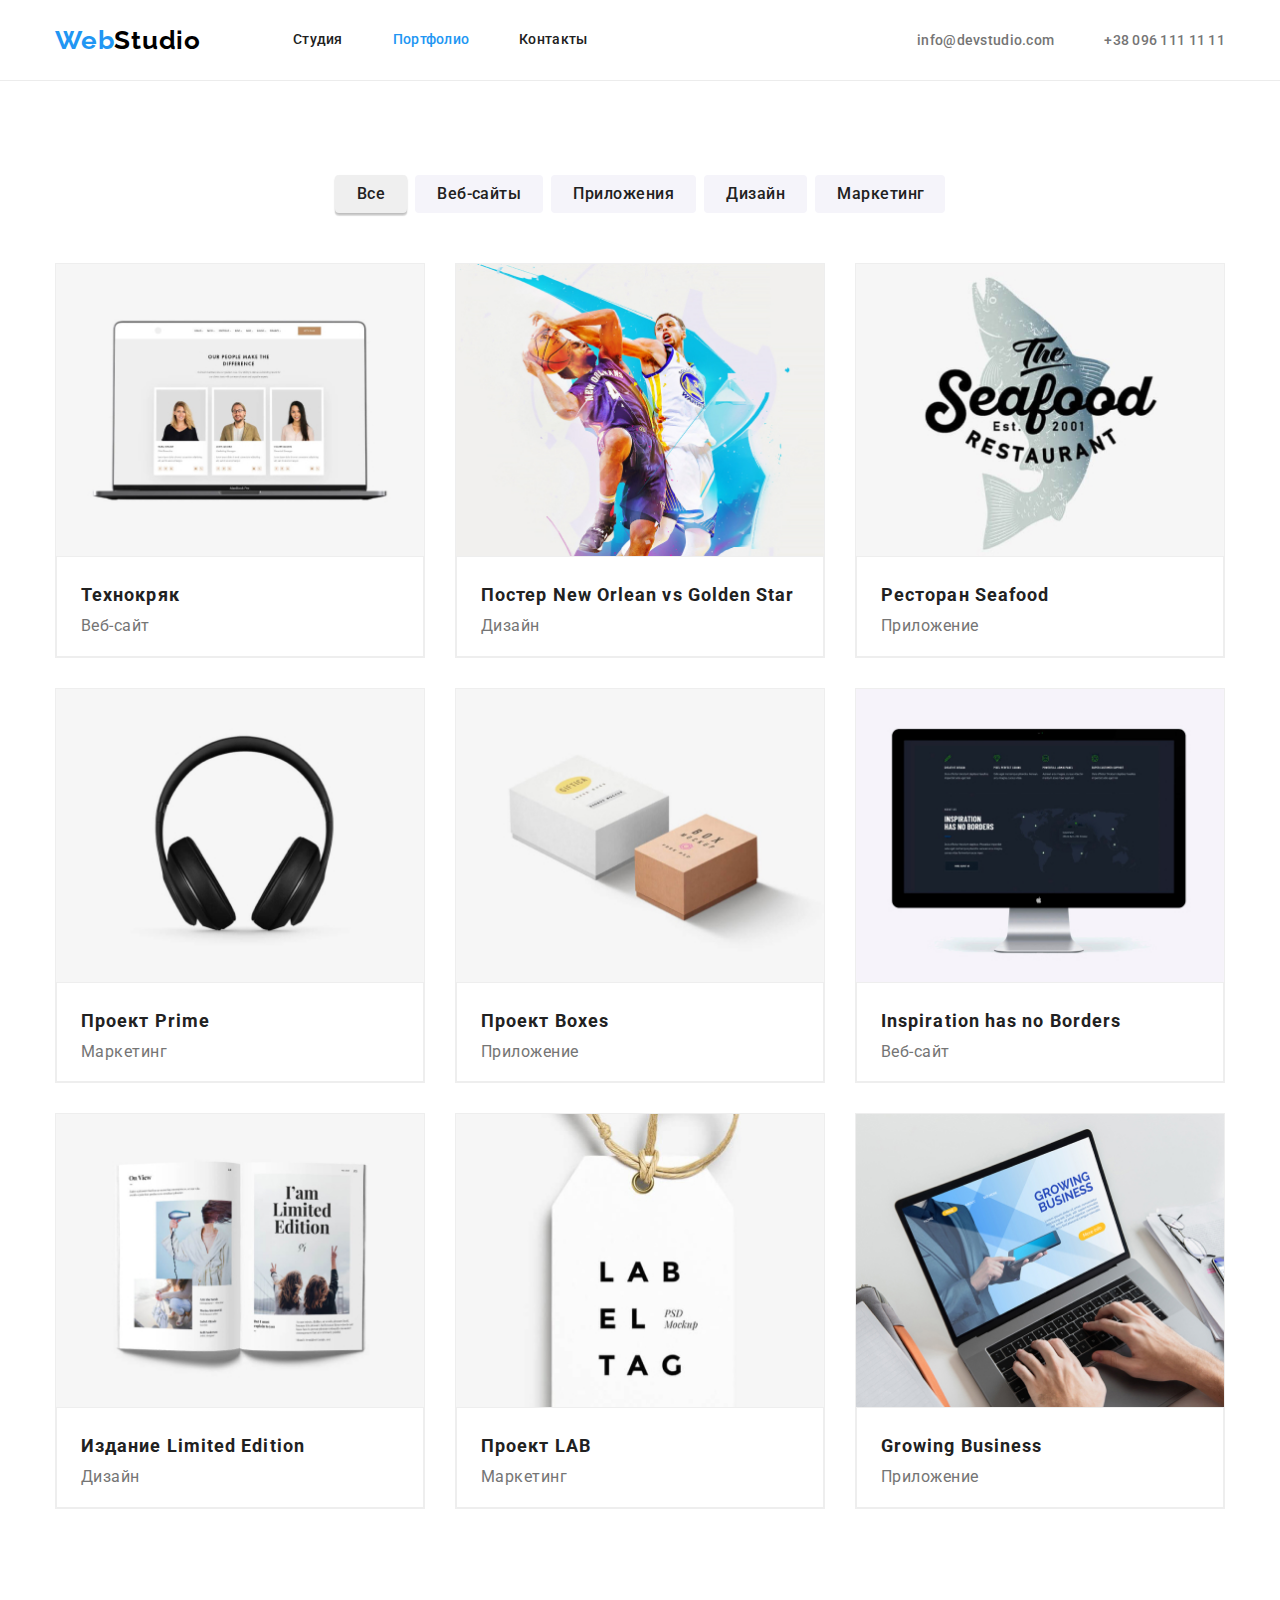
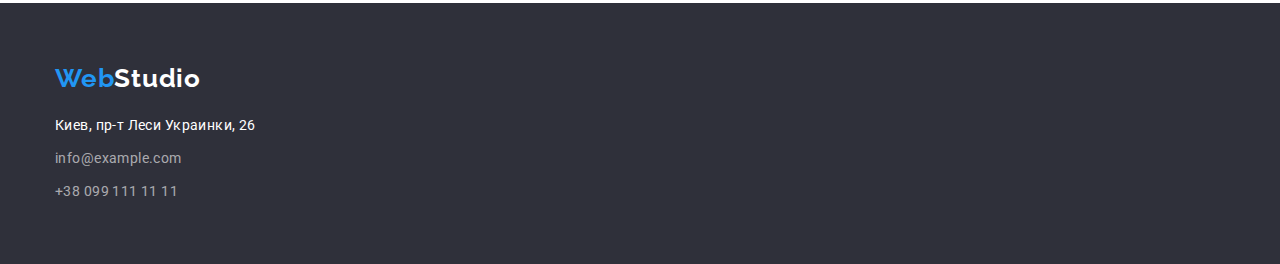
==== portfolio.html @ d872b29b "test" ====
<!DOCTYPE html>
<html lang="ru">
  <head>
    <meta charset="UTF-8" />
    <meta http-equiv="X-UA-Compatible" content="IE=edge" />
    <meta name="viewport" content="width=device-width, initial-scale=1.0" />
    <title>Portfolio</title>
    <link rel="preconnect" href="https://fonts.googleapis.com" />
    <link rel="preconnect" href="https://fonts.gstatic.com" crossorigin />
    <link
      href="https://fonts.googleapis.com/css2?family=Raleway:wght@400;700&family=Roboto:wght@400;500;700;900&display=swap"
      rel="stylesheet"
    />
    <link
      rel="stylesheet"
      href="https://cdnjs.cloudflare.com/ajax/libs/modern-normalize/1.1.0/modern-normalize.min.css"
    />
    <link rel="stylesheet" href="./css/styles.css" />
  </head>
  <body class="page">
    <!-- Heder section -->
    <header class="header">
      <div class="container main-nav">
        <nav class="header-nav">
          <a class="logo-link" href="" lang="en">Web<span class="accent">Studio</span></a>
          <ul class="header-list">
            <li class="header-item">
              <a class="header-link" href="./">Студия</a>
            </li>
            <li class="header-item">
              <a class="header-link current" href="./portfolio.html">Портфолио</a>
            </li>
            <li class="header-item">
              <a class="header-link" href="./">Контакты</a>
            </li>
          </ul>
        </nav>
        <ul class="kontakt">
          <li class="item">
            <a class="header-mail" href="mailto:info@devstudio.com">info@devstudio.com</a>
          </li>
          <li class="item">
            <a class="header-phone" href="tel:+380961111111">+38 096 111 11 11</a>
          </li>
        </ul>
      </div>
    </header>

    <!-- Main section -->

    <main>
      <!-- Portfolio section -->

      <section class="img-portfolio">
        <div class="container">
          <ul class="list-but">
            <li><button class="all button current" type="button">Все</button></li>
            <li><button class="web button current" type="button">Веб-сайты</button></li>
            <li><button class="app button current" type="button">Приложения</button></li>
            <li><button class="dis button current" type="button">Дизайн</button></li>
            <li><button class="markt button current" type="button">Маркетинг</button></li>
          </ul>
        </div>
        <div class="img-container container">
          <ul class="img-list">
            <li class="border">
              <img class="picture" src="./images/works/img.jpeg" alt="ноутбук" width="370" />
              <div class="textbild">
                <h2 class="site">Технокряк</h2>
                <p class="profession" lang="ru">Веб-сайт</p>
              </div>
            </li>

            <li class="border">
              <img
                class="picture"
                src="./images/works/poster.jpeg"
                alt="баскетболисты"
                width="370"
              />
              <div class="textbild">
                <h2 class="site">Постер New Orlean vs Golden Star</h2>
                <p class="profession" lang="en">Дизайн</p>
              </div>
            </li>

            <li class="border">
              <img
                class="picture"
                src="./images/works/restourant.jpeg"
                alt="баскетболисты"
                width="370"
              />
              <div class="textbild">
                <h2 class="site">Ресторан Seafood</h2>
                <p class="profession" lang="en">Приложение</p>
              </div>
            </li>

            <li class="border">
              <img class="picture" src="./images/works/prime.jpeg" alt="наушники" width="370" />
              <div class="textbild">
                <h2 class="site">Проект Prime</h2>
                <p class="profession" lang="en">Маркетинг</p>
              </div>
            </li>

            <li class="border">
              <img class="picture" src="./images/works/boxes.jpeg" alt="две коробки" width="370" />
              <div class="textbild">
                <h2 class="site">Проект Boxes</h2>
                <p class="profession" lang="en">Приложение</p>
              </div>
            </li>

            <li class="border">
              <img
                class="picture"
                src="./images/works/inspiration.jpeg"
                alt="компьютер"
                width="370"
              />
              <div class="textbild">
                <h2 class="site">Inspiration has no Borders</h2>
                <p class="profession" lang="en">Веб-сайт</p>
              </div>
            </li>

            <li class="border">
              <img class="picture" src="./images/works/izdanie.jpeg" alt="книга" width="370" />
              <div class="textbild">
                <h2 class="site">Издание Limited Edition</h2>
                <p class="profession" lang="en">Дизайн</p>
              </div>
            </li>

            <li class="border">
              <img
                class="picture"
                src="./images/works/lab.jpeg"
                alt="бирка с логотипом"
                width="370"
              />
              <div class="textbild">
                <h2 class="site">Проект LAB</h2>
                <p class="profession" lang="en">Маркетинг</p>
              </div>
            </li>

            <li class="border">
              <img
                class="picture"
                src="./images/works/growing-business.jpeg"
                alt="ноутбук"
                width="370"
              />
              <div class="textbild">
                <h2 class="site">Growing Business</h2>
                <p class="profession" lang="en">Приложение</p>
              </div>
            </li>
          </ul>
        </div>
      </section>
    </main>
    <!-- Footer section -->
    <footer class="footer">
      <div class="container">
        <a class="logo-link-footer" href="" lang="en">Web<span class="logo-accent">Studio</span></a>
        <address class="address">
          <p class="add">Киев, пр-т Леси Украинки, 26</p>
          <ul>
            <li class="mail">
              <a class="address-mail" href="mailto:info@example.com">info@example.com</a>
            </li>
            <li><a class="address-phone" href="tel:+380991111111">+38 099 111 11 11</a></li>
          </ul>
        </address>
      </div>
    </footer>
    <div>
      <ul>
        <li></li>
      </ul>
    </div>
  </body>
</html>
---- css/styles.css ----
html {
  box-sizing: border-box;
}

*,
*::before,
*::after {
  box-sizing: inherit;
}
/* resset */
h1,
h2,
h3,
h4,
p {
  margin-top: 0;
  margin-bottom: 0;
}

ul,
ol {
  margin-top: 0;
  margin-bottom: 0;
  padding-left: 0;
}

button {
  cursor: pointer;
}

.list {
  list-style: none;
}

.link {
  text-decoration: none;
}

/* resset */
ul {
  padding: 0;
  margin: 0;
  list-style: none;
}

:root {
  --background-dark-grey: #2f303a;
  --grey-color: #757575;
  --blue-logo-color: #2196f3;
  --dark-logo-color: #000000;
  --white-color: #ffffff;
  --current-color-dark: #212121;
  --light-gray-backg: #f5f4fa;
  --footer-primary-color: rgba(255, 255, 255, 0.6);
}

body {
  background-color: #ffffff;
  font-family: 'Raleway', sans-serif;
  font-family: 'Roboto', sans-serif;
}

/* =========== Header =============*/

.logo-link {
  width: 145px;
  font-family: 'Raleway';
  font-style: normal;
  font-weight: 700;
  font-size: 26px;
  line-height: 1.19;
  /* identical to box height */

  letter-spacing: 0.03em;
  text-decoration: none;
  margin-right: 93px;

  color: var(--blue-logo-color);
}
.accent {
  font-family: 'Raleway';
  font-style: normal;
  font-weight: 700;
  font-size: 26px;
  line-height: 1.19;
  /* identical to box height */

  letter-spacing: 0.03em;
  color: var(--dark-logo-color);
}
.header-link,
.header-mail,
.header-phone,
.address-mail,
.address-phone {
  text-decoration: none;
  color: var(--current-color-dark);
}
/* header-nav */

.header-link {
  font-family: 'Roboto';
  font-style: normal;
  font-weight: 500;
  font-size: 14px;
  line-height: 1.14;
  letter-spacing: 0.02em;

  color: var(--current-color-dark);
}
.header-link:hover,
:focus {
  color: var(--blue-logo-color);
}
.header-item .current {
  color: var(--blue-logo-color);
}

.header-mail {
  font-family: 'Roboto';
  font-style: normal;
  font-weight: 500;
  font-size: 14px;
  line-height: 1.14;
  letter-spacing: 0.02em;

  color: var(--grey-color);
}
.header-mail:hover,
.header-mail:focus,
.header-phone:hover,
.header-phone:focus {
  color: var(--blue-logo-color);
}
.header-phone {
  font-family: 'Roboto';
  font-style: normal;
  font-weight: 500;
  font-size: 14px;
  line-height: 1.14;
  letter-spacing: 0.02em;

  color: var(--grey-color);
}

.header-list .header-item:not(:last-child) {
  margin-right: 50px;
}
.kontakt {
  display: flex;
  margin-left: auto;
}
.kontakt .item + .item {
  margin-left: 50px;
}

.main-nav {
  display: flex;
  align-items: center;
}

.pege-header-container {
  display: flex;
  align-items: center;
}

.header-nav {
  display: flex;
  align-items: center;
}

.header-list .header-link {
  display: block;
  padding-top: 32px;
  padding-bottom: 32px;
}

.header-list {
  display: flex;
}

.container {
  width: 1200px;
  padding-left: 15px;
  padding-right: 15px;
  margin-left: auto;
  margin-right: auto;
}

/* =========== Header =============*/

/* ====== Section Hero ========== */

.hero {
  background-color: #c4c4c4;
  background-repeat: no-repeat;
  background-position: center;
  background-size: cover;
  background-image: linear-gradient(to right, rgba(47, 48, 58, 0.4), rgba(47, 48, 58, 0.4)),
    url(../images/header.jpeg);
}
.hero-title {
  margin-top: 0;
  margin-bottom: 0;
  font-family: 'Roboto';
  font-style: normal;
  font-weight: 900;
  font-size: 44px;
  line-height: 1.36;
  /* or 136% */

  letter-spacing: 0.06em;
  text-transform: uppercase;

  color: var(--white-color);
}

/* button */
.hero-btn {
  color: var(--white-color);
  background: var(--blue-logo-color);
  box-shadow: 0px 4px 4px rgba(0, 0, 0, 0.15);
}

.hero-btn {
  border: none;
  border-radius: 4px;
  padding: 10px 32px;
  display: inline-block;
  min-width: 200px;
  min-height: 50px;
  text-align: center;
  font-family: 'Roboto';
  font-style: normal;
  font-weight: 700;
  font-size: 16px;
  line-height: 30px;
}
.hero-btn:hover,
.hero-btn:focus {
  background: #138cef;
}

.hero {
  max-width: 1600px;
  height: 600px;
  margin-left: auto;
  margin-right: auto;
  padding-top: 200px;
  padding-bottom: 200px;
  text-align: center;
}

.hero-title {
  text-align: center;
  width: 696px;
  margin-left: auto;
  margin-right: auto;
  margin-bottom: 30px;
}

/* ====== Section Hero ========== */

/* ======== Section about ======== */
.about,
.about-team,
.team {
  padding-top: 94px;
  padding-bottom: 94px;
}
.about-title {
  padding: 0;
  margin: 0;
  font-family: 'Roboto';
  font-style: normal;
  font-weight: 700;
  font-size: 14px;
  line-height: 1.14;
  letter-spacing: 0.03em;
  text-transform: uppercase;

  color: var(--current-color-dark);
}
.about-item {
  padding: 0;
  margin: 0;
  font-family: 'Roboto';
  font-style: normal;
  font-weight: 400;
  font-size: 14px;
  line-height: 1.71;
  /* or 171% */

  letter-spacing: 0.03em;

  color: var(--grey-color);
}

.about-titlee {
  margin-bottom: 50px;
  font-family: 'Roboto';
  font-style: normal;
  font-weight: 700;
  font-size: 36px;
  line-height: 1.16;
  text-align: center;
  letter-spacing: 0.03em;

  color: var(--current-color-dark);
}
.page-about {
  display: flex;
  column-gap: 30px;
}

.about-title {
  width: 270px;
  margin-bottom: 10px;
  box-sizing: border-box;
}

.about-img {
  width: 370px;
}

.about-list {
  display: flex;
  align-items: center;
  column-gap: 30px;
}
.team-list {
  display: flex;
  gap: 30px;
}
/* ======== Section about ======== */

/* ======== Section team ========= */

img {
  display: block;
  max-width: 100%;
  height: auto;
}
.team-item {
  background-color: #ffffff;
  box-shadow: 0px 1px 3px rgba(0, 0, 0, 0.12), 0px 1px 1px rgba(0, 0, 0, 0.14),
    0px 2px 1px rgba(0, 0, 0, 0.2);
  border-radius: 0px 0px 4px 4px;
}

.team {
  background: #f5f4fa;
}
.it-team {
  margin-bottom: 50px;
  font-family: 'Roboto';
  font-style: normal;
  font-weight: 700;
  font-size: 36px;
  line-height: 1.16;
  text-align: center;
  letter-spacing: 0.03em;

  color: var(--current-color-dark);
}

.it {
  width: auto;
  margin-top: 30px;
  margin-bottom: 10px;
  text-align: center;
  font-family: 'Roboto';
  font-style: normal;
  font-weight: 500;
  font-size: 16px;
  line-height: 1.18;
  /* identical to box height */

  letter-spacing: 0.03em;

  color: var(--current-color-dark);
}

/* ======== Section team ========= */

/* ========= Footer ============= */

footer {
  background-color: #2f303a;
  color: rgba(255, 255, 255, 0.6);
}
.logo-accent {
  font-family: 'Raleway';
  font-style: normal;
  font-weight: 700;
  font-size: 26px;
  line-height: 1.2;
  /* identical to box height */

  letter-spacing: 0.03em;
  color: var(--white-color);
}
.address {
  margin-top: 20px;
  font-family: 'Roboto';
  font-style: normal;
  font-weight: 400;
  font-size: 14px;
  line-height: 1.71;
  /* or 171% */

  letter-spacing: 0.03em;

  color: var(--white-color);
}
.address-mail,
.address-phone {
  font-family: 'Roboto';
  font-style: normal;
  font-weight: 400;
  font-size: 14px;
  line-height: 1.71;
  /* or 171% */

  letter-spacing: 0.03em;

  color: rgba(255, 255, 255, 0.6);
}

/* ========= Footer ============= */

/* ========= Portfolio =============*/

.profession {
  width: auto;
  font-family: 'Roboto';
  font-style: normal;
  font-weight: 400;
  font-size: 16px;
  line-height: 1.18;
  /* identical to box height */

  letter-spacing: 0.03em;

  color: var(--grey-color);
}
.it-profession {
  width: auto;
  text-align: center;
  margin-left: 24px;
  margin-right: 24px;
  margin-bottom: 30px;
  font-family: 'Roboto';
  font-style: normal;
  font-weight: 400;
  font-size: 16px;
  line-height: 1.18;
  /* identical to box height */

  letter-spacing: 0.03em;

  color: var(--grey-color);
}

/* ======== footer section ========= */

.logo-link-footer {
  width: 145px;
  font-family: 'Raleway';
  font-style: normal;
  font-weight: 700;
  font-size: 26px;
  line-height: 1.19;
  /* identical to box height */

  letter-spacing: 0.03em;
  text-decoration: none;

  color: var(--blue-logo-color);
}
.footer {
  padding-top: 60px;
  padding-bottom: 60px;
}

.add {
  margin-bottom: 9px;
}
.mail {
  margin-bottom: 9px;
}
.address-mail {
  box-sizing: border-box;
  margin-right: auto;
}
.address-phone {
  box-sizing: border-box;
  margin-right: auto;
}
.footer-container {
  box-sizing: border-box;
  width: 1200px;
  padding-left: 15px;
  padding-right: 15px;
  margin: 0 auto;
}
/* ======== footer section ========= */

/* ======== portfolio ============== */

.header {
  border-bottom: 1px solid #ececec;
}

.img-portfolio {
  padding-top: 94px;
  padding-bottom: 94px;
}

.portfolio {
  text-align: center;
}
.border {
  max-width: 370px;
  background: #ffffff;
  border: 1px solid #eeeeee;
}

.list-but {
  margin-bottom: 50px;
  display: flex;
  align-items: center;
  column-gap: 8px;
  justify-content: center;
}

.img-list {
  display: flex;
  flex-wrap: wrap;
  gap: 30px;
}

.textbild {
  padding: 20px 24px;
  border: 1px solid #eeeeee;
}

.img-border {
  background: #ffffff;
}

/* portfolio button */

.button {
  border: none;
  padding: 6px 22px;
}

.all {
  font-family: 'Roboto';
  font-style: normal;
  font-weight: 500;
  font-size: 16px;
  line-height: 1.62;
  /* identical to box height, or 162% */

  text-align: center;
  letter-spacing: 0.03em;

  color: #212121;

  /* shadow-middle */

  box-shadow: 0px 3px 1px rgba(0, 0, 0, 0.1), 0px 1px 2px rgba(0, 0, 0, 0.08),
    0px 2px 2px rgba(0, 0, 0, 0.12);
  border-radius: 4px;
}

.all:hover,
.all:focus {
  color: #ffffff;
  background: var(--blue-logo-color);
}

.button .current {
  color: var(--blue-logo-color);
}
.web {
  font-family: 'Roboto';
  font-style: normal;
  font-weight: 500;
  font-size: 16px;
  line-height: 1.62;
  /* identical to box height, or 162% */

  text-align: center;
  letter-spacing: 0.03em;

  color: #212121;
  background: #f5f4fa;
  border-radius: 4px;
}

.web:hover,
.web:focus {
  color: #ffffff;
  background: var(--blue-logo-color);
}

.app {
  width: 145px;
  font-family: 'Roboto';
  font-style: normal;
  font-weight: 500;
  font-size: 16px;
  line-height: 1.62;
  /* identical to box height, or 162% */

  text-align: center;
  letter-spacing: 0.03em;

  color: #212121;
  background: #f5f4fa;
  border-radius: 4px;
}

.app:hover,
.app:focus {
  color: #ffffff;
  background: var(--blue-logo-color);
}

.dis {
  width: 103px;
  font-family: 'Roboto';
  font-style: normal;
  font-weight: 500;
  font-size: 16px;
  line-height: 1.62;
  /* identical to box height, or 162% */

  text-align: center;
  letter-spacing: 0.03em;

  color: #212121;
  background: #f5f4fa;
  border-radius: 4px;
}

.dis:hover,
.dis:focus {
  color: #ffffff;
  background: var(--blue-logo-color);
}

.markt {
  width: 130px;
  font-family: 'Roboto';
  font-style: normal;
  font-weight: 500;
  font-size: 16px;
  line-height: 1.62;
  /* identical to box height, or 162% */

  text-align: center;
  letter-spacing: 0.03em;

  color: #212121;
  background: #f5f4fa;
  border-radius: 4px;
}
.markt:hover,
.markt:focus {
  color: #ffffff;
  background: var(--blue-logo-color);
}

/* наши возможности */
.site {
  margin-bottom: 4px;
  font-family: 'Roboto';
  font-style: normal;
  font-weight: 700;
  font-size: 18px;
  line-height: 2;
  /* identical to box height, or 200% */

  letter-spacing: 0.06em;
  color: var(--current-color-dark);
}

/* ======== portfolio ============== */
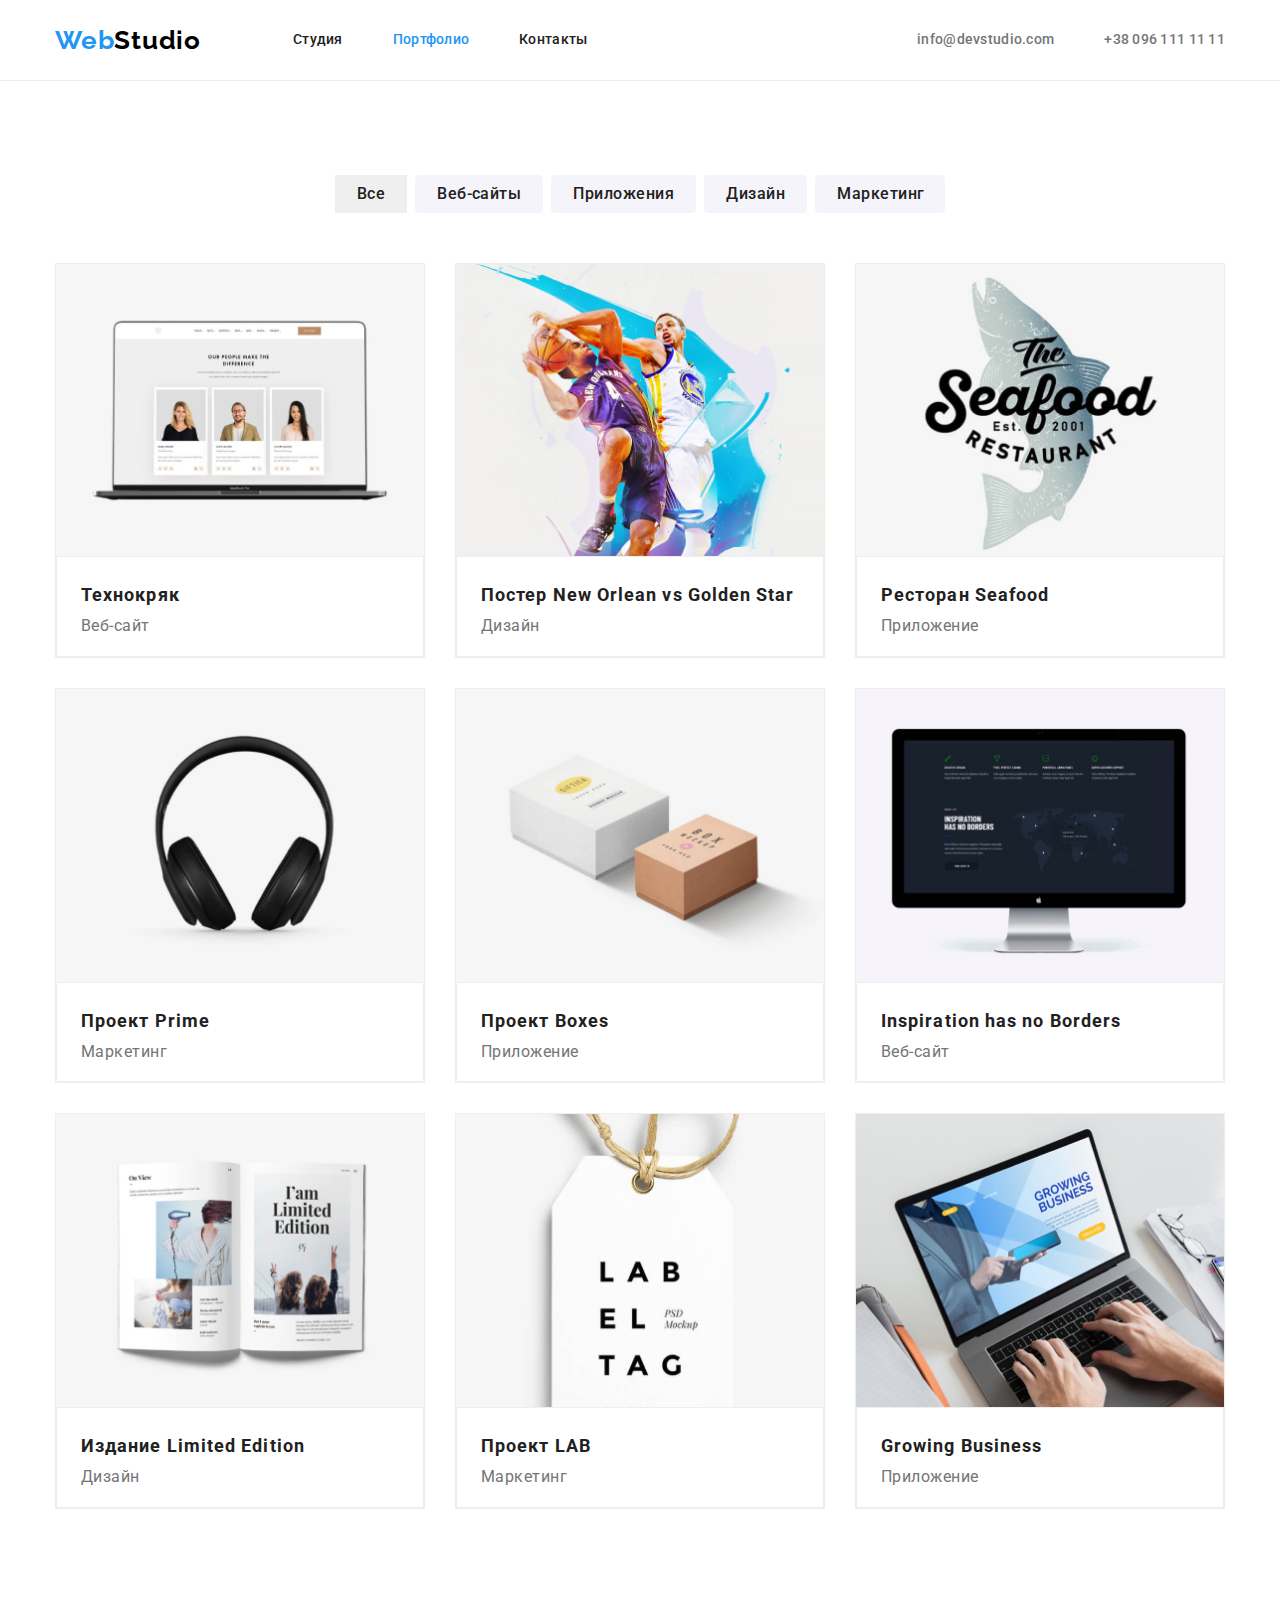
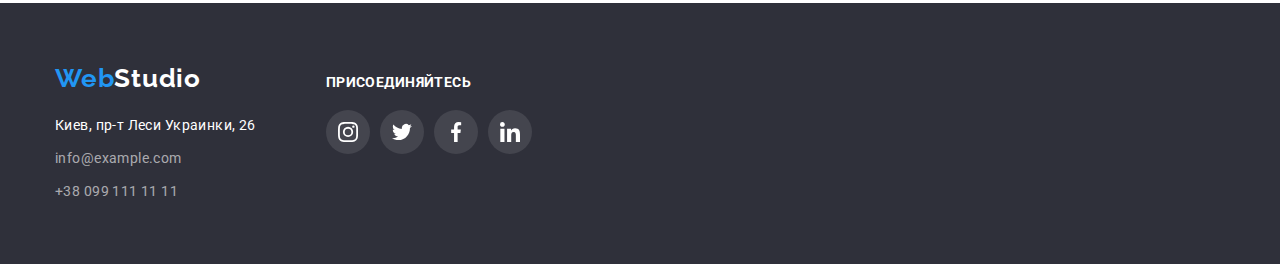
==== commit c661bf42: "всё сделал кроме иконок телефона и почты" ====
--- a/portfolio.html
+++ b/portfolio.html
@@ -165,17 +165,48 @@
     </main>
     <!-- Footer section -->
     <footer class="footer">
-      <div class="container">
-        <a class="logo-link-footer" href="" lang="en">Web<span class="logo-accent">Studio</span></a>
-        <address class="address">
-          <p class="add">Киев, пр-т Леси Украинки, 26</p>
-          <ul>
-            <li class="mail">
-              <a class="address-mail" href="mailto:info@example.com">info@example.com</a>
-            </li>
-            <li><a class="address-phone" href="tel:+380991111111">+38 099 111 11 11</a></li>
-          </ul>
-        </address>
+      <div class="container footer-positions">
+        <div>
+          <a class="logo-link-footer" href="" lang="en"
+            >Web<span class="logo-accent">Studio</span></a
+          >
+          <address class="address">
+            <p class="add">Киев, пр-т Леси Украинки, 26</p>
+            <ul>
+              <li class="mail">
+                <a class="address-mail" href="mailto:info@example.com">info@example.com</a>
+              </li>
+              <li><a class="address-phone" href="tel:+380991111111">+38 099 111 11 11</a></li>
+            </ul>
+          </address>
+        </div>
+        <div class="footer-sociallist">
+          <h3 class="soc-client">ПРИСОЕДИНЯЙТЕСЬ</h3>
+          <ul class="footer-icon-social">
+            <li class="footer-social-list">
+              <a class="footer-social-list-link">
+                <svg class="footer-icon-svg" lang="en" aria-label="logo company">
+                  <use href="./images/sprite.svg#instagram-1"></use>
+                </svg>
+              </a>
+              <a class="footer-social-list-link">
+                <svg class="footer-icon-svg" lang="en" aria-label="logo company">
+                  <use href="./images/sprite.svg#twitter-1"></use>
+                </svg>
+              </a>
+              <a class="footer-social-list-link">
+                <svg class="footer-icon-svg" lang="en" aria-label="logo company">
+                  <use href="./images/sprite.svg#facebook-1"></use>
+                </svg>
+              </a>
+              <a class="footer-social-list-link">
+                <svg class="footer-icon-svg" lang="en" aria-label="logo company">
+                  <use href="./images/sprite.svg#linkedin-1"></use>
+                </svg>
+              </a>
+            </li>
+          </ul>
+        </div>
       </div>
     </footer>
     <div>
--- a/css/styles.css
+++ b/css/styles.css
@@ -117,6 +117,8 @@
 }
 
 .header-mail {
+  display: flex;
+  align-items: center;
   font-family: 'Roboto';
   font-style: normal;
   font-weight: 500;
@@ -126,13 +128,9 @@
 
   color: var(--grey-color);
 }
-.header-mail:hover,
-.header-mail:focus,
-.header-phone:hover,
-.header-phone:focus {
-  color: var(--blue-logo-color);
-}
+
 .header-phone {
+  display: flex;
   font-family: 'Roboto';
   font-style: normal;
   font-weight: 500;
@@ -146,6 +144,7 @@
 .header-list .header-item:not(:last-child) {
   margin-right: 50px;
 }
+
 .kontakt {
   display: flex;
   margin-left: auto;
@@ -185,6 +184,25 @@
   padding-right: 15px;
   margin-left: auto;
   margin-right: auto;
+}
+
+.header-mail:hover,
+.header-mail:focus,
+.header-phone:hover,
+.header-phone:focus {
+  color: var(--blue-logo-color);
+}
+.envelope {
+  content: '';
+  width: 16px;
+  height: 12px;
+  fill: #757575;
+}
+.smartphone {
+  content: '';
+  width: 10px;
+  height: 16px;
+  fill: #757575;
 }
 
 /* =========== Header =============*/
@@ -264,7 +282,8 @@
 /* ======== Section about ======== */
 .about,
 .about-team,
-.team {
+.team,
+.regular-clients {
   padding-top: 94px;
   padding-bottom: 94px;
 }
@@ -331,6 +350,29 @@
 .team-list {
   display: flex;
   gap: 30px;
+}
+.feature::before {
+  display: block;
+  content: '';
+  height: 120px;
+  background-repeat: no-repeat;
+  background-position: center;
+  background-color: #f5f4fa;
+  margin-bottom: 30px;
+  border-radius: 4px;
+  background-size: 70px;
+}
+.icon-antenna::before {
+  background-image: url(../images/svg/antenna\ 1.svg);
+}
+.icon-clock::before {
+  background-image: url(../images/svg/clock\ 1\ .svg);
+}
+.icon-diagram::before {
+  background-image: url(../images/svg/diagram\ 1.svg);
+}
+.icon-astronaut::before {
+  background-image: url(../images/svg/astronaut\ 1\ .svg);
 }
 /* ======== Section about ======== */
 
@@ -381,6 +423,90 @@
   color: var(--current-color-dark);
 }
 
+.client {
+  margin-bottom: 50px;
+  font-family: 'Roboto';
+  font-style: normal;
+  font-weight: 700;
+  font-size: 36px;
+  line-height: 42px;
+  text-align: center;
+  letter-spacing: 0.03em;
+  color: var(--current-color-dark);
+}
+
+.regular-clients {
+  background-color: #e5e5e5;
+}
+
+.client-list {
+  display: flex;
+  gap: 30px;
+}
+
+.logo-client {
+  width: 106px;
+  height: 60px;
+  fill: #afb1b8;
+}
+.logo-client:hover,
+.logo-client:focus {
+  fill: var(--blue-logo-color);
+}
+
+.client-link-item:hover,
+.client-link-item:focus {
+  border-color: var(--blue-logo-color);
+}
+
+.client-link-item {
+  display: flex;
+  width: 170px;
+  height: 92px;
+  padding: 16px 32px;
+  align-items: center;
+  justify-content: center;
+  border: 1px solid #afb1b8;
+  border-radius: 4px;
+  cursor: pointer;
+}
+
+/* ---------- S V G ---------------*/
+.icon-social {
+  display: flex;
+  justify-content: center;
+  align-items: center;
+  margin-bottom: 30px;
+}
+.icon-svg {
+  width: 20px;
+  height: 20px;
+  fill: #afb1b8;
+}
+.social-list-link:hover .icon-svg,
+.social-list-link:focus .icon-svg {
+  fill: var(--white-color);
+}
+.social-list-link:hover,
+.social-list-link:focus {
+  background-color: #2196f3;
+}
+.social-list {
+  display: flex;
+  column-gap: 10px;
+}
+.social-list-link {
+  display: flex;
+  align-items: center;
+  justify-content: center;
+  border: none;
+  width: 44px;
+  height: 44px;
+  border-radius: 50%;
+}
+
+/* ---------- S V G ---------------*/
+
 /* ======== Section team ========= */
 
 /* ========= Footer ============= */
@@ -427,6 +553,57 @@
   color: rgba(255, 255, 255, 0.6);
 }
 
+/* =========footer svg ==========*/
+.soc-client {
+  font-family: 'Roboto';
+  font-style: normal;
+  font-weight: 700;
+  font-size: 14px;
+  line-height: 16px;
+  letter-spacing: 0.03em;
+  text-transform: uppercase;
+  color: var(--white-color);
+  margin-bottom: 20px;
+}
+.footer-icon-social {
+  display: flex;
+  justify-content: center;
+  align-items: center;
+}
+.footer-icon-svg {
+  width: 20px;
+  height: 20px;
+  fill: var(--white-color);
+}
+.footer-social-list-link:hover .icon-svg,
+.footer-social-list-link:focus .icon-svg {
+  fill: var(--white-color);
+}
+.footer-social-list-link:hover,
+.footer-social-list-link:focus {
+  background-color: #2196f3;
+}
+.footer-social-list {
+  display: flex;
+  column-gap: 10px;
+}
+.footer-social-list-link {
+  display: flex;
+  align-items: center;
+  justify-content: center;
+  border: none;
+  width: 44px;
+  height: 44px;
+  border-radius: 50%;
+  background: rgba(255, 255, 255, 0.1);
+}
+.footer-positions {
+  display: flex;
+  align-items: baseline;
+}
+.footer-sociallist {
+  margin-left: 70px;
+}
 /* ========= Footer ============= */
 
 /* ========= Portfolio =============*/
@@ -449,7 +626,7 @@
   text-align: center;
   margin-left: 24px;
   margin-right: 24px;
-  margin-bottom: 30px;
+  margin-bottom: 16px;
   font-family: 'Roboto';
   font-style: normal;
   font-weight: 400;
@@ -524,6 +701,12 @@
   max-width: 370px;
   background: #ffffff;
   border: 1px solid #eeeeee;
+  cursor: pointer;
+}
+.border:hover,
+.border:focus {
+  box-shadow: 0px 1px 1px rgba(0, 0, 0, 0.12), 0px 4px 4px rgba(0, 0, 0, 0.06),
+    1px 4px 6px rgba(0, 0, 0, 0.16);
 }
 
 .list-but {
@@ -570,16 +753,15 @@
   color: #212121;
 
   /* shadow-middle */
-
-  box-shadow: 0px 3px 1px rgba(0, 0, 0, 0.1), 0px 1px 2px rgba(0, 0, 0, 0.08),
-    0px 2px 2px rgba(0, 0, 0, 0.12);
-  border-radius: 4px;
 }
 
 .all:hover,
 .all:focus {
   color: #ffffff;
   background: var(--blue-logo-color);
+  box-shadow: 0px 3px 1px rgba(0, 0, 0, 0.1), 0px 1px 2px rgba(0, 0, 0, 0.08),
+    0px 2px 2px rgba(0, 0, 0, 0.12);
+  border-radius: 4px;
 }
 
 .button .current {
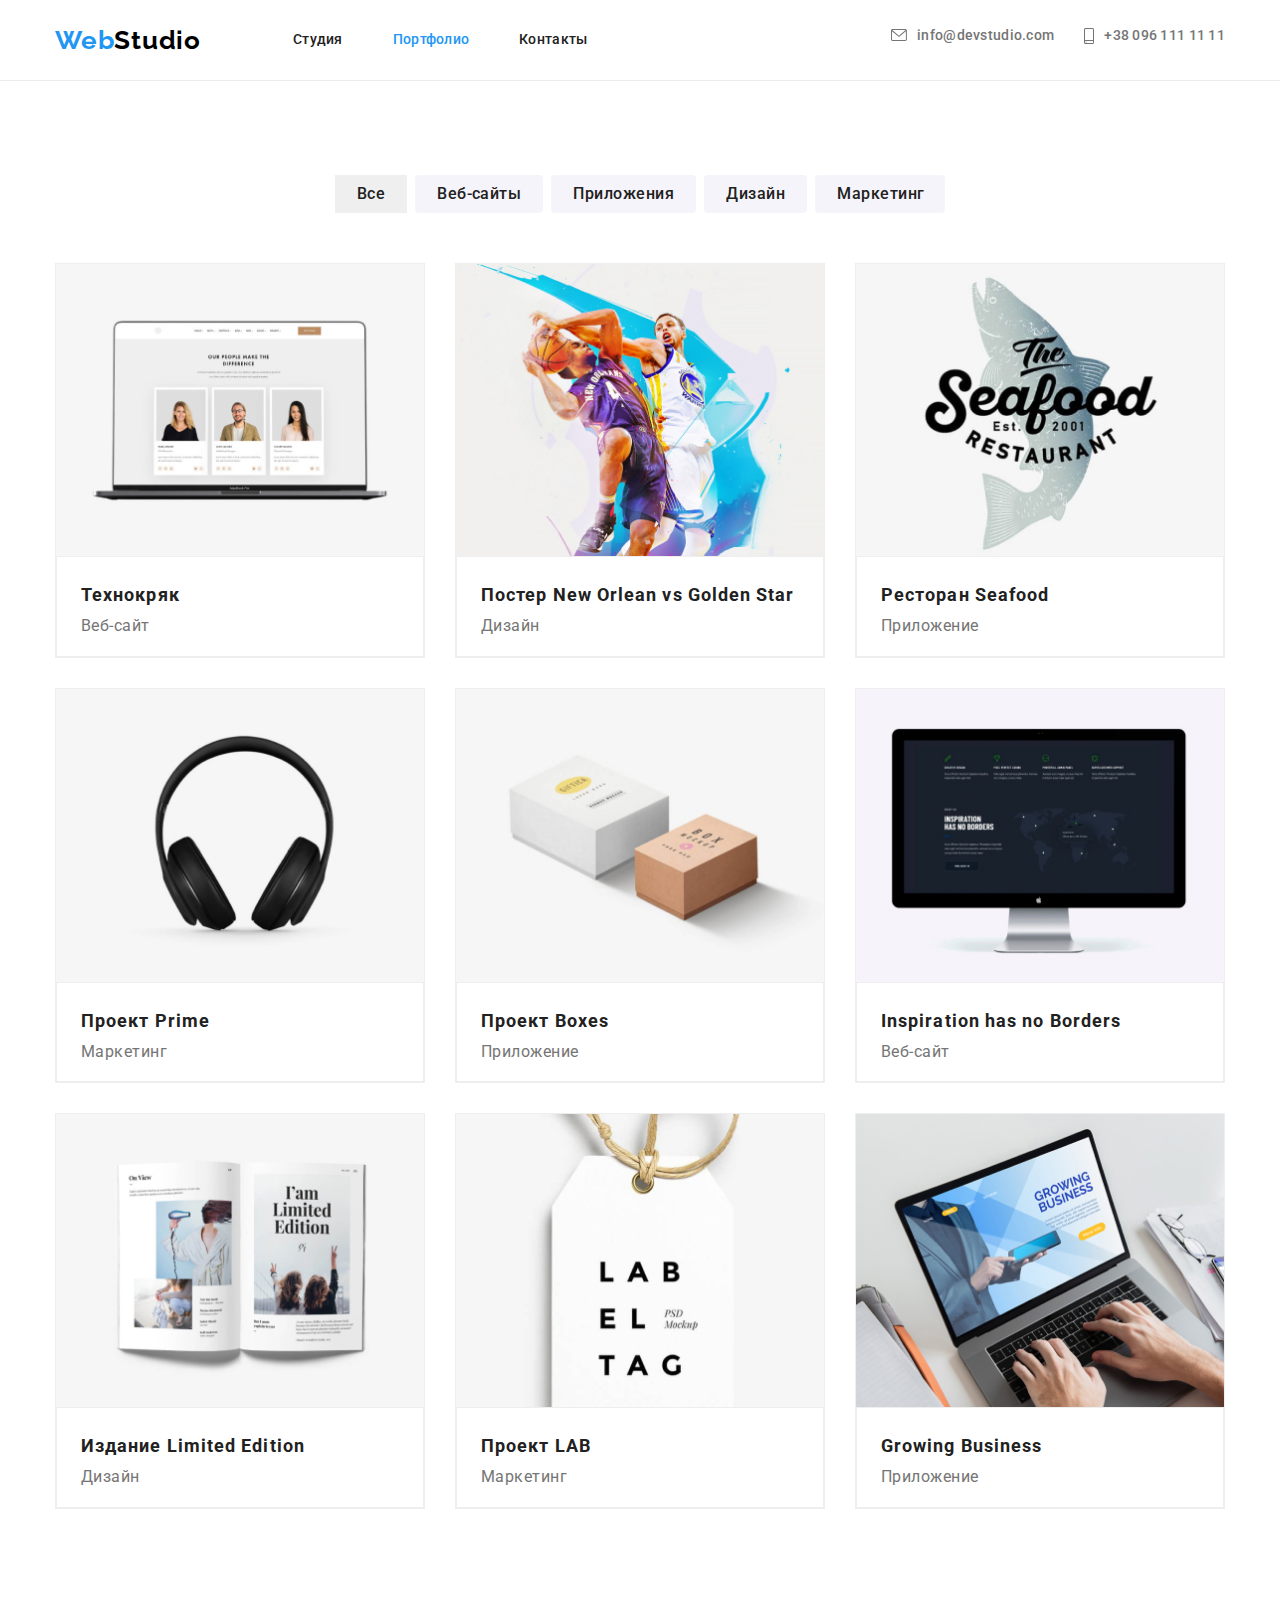
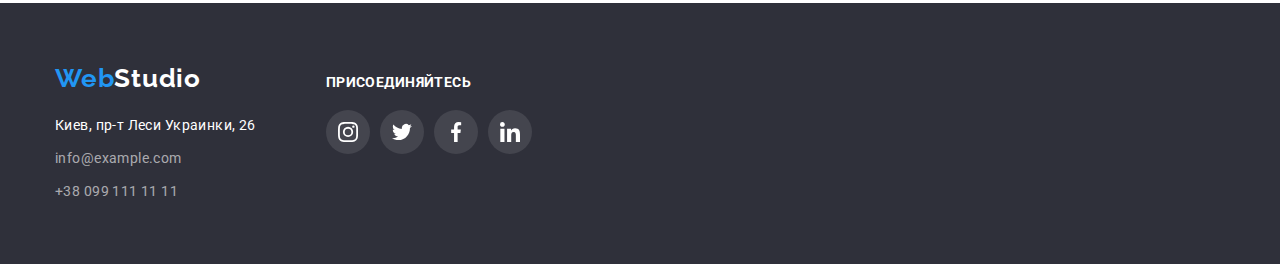
==== commit f23e43a3: "На проверку" ====
--- a/portfolio.html
+++ b/portfolio.html
@@ -36,11 +36,19 @@
           </ul>
         </nav>
         <ul class="kontakt">
-          <li class="item">
-            <a class="header-mail" href="mailto:info@devstudio.com">info@devstudio.com</a>
+          <li class="mail">
+            <a class="header-mail" href="mailto:info@devstudio.com"
+              ><svg class="envelope" aria-label="icon">
+                <use href="./images/sprite.svg#envelope"></use></svg
+              >info@devstudio.com
+            </a>
           </li>
           <li class="item">
-            <a class="header-phone" href="tel:+380961111111">+38 096 111 11 11</a>
+            <a class="header-phone" href="tel:+380961111111"
+              ><svg class="smartphone" aria-label="icon">
+                <use href="./images/sprite.svg#smartphone"></use></svg
+              >+38 096 111 11 11
+            </a>
           </li>
         </ul>
       </div>
--- a/css/styles.css
+++ b/css/styles.css
@@ -115,6 +115,18 @@
 .header-item .current {
   color: var(--blue-logo-color);
 }
+.envelope {
+  margin-right: 10px;
+  width: 16px;
+  height: 12px;
+  fill: #757575;
+}
+.smartphone {
+  margin-right: 10px;
+  width: 10px;
+  height: 16px;
+  fill: #757575;
+}
 
 .header-mail {
   display: flex;
@@ -125,7 +137,7 @@
   font-size: 14px;
   line-height: 1.14;
   letter-spacing: 0.02em;
-
+  margin-right: 30px;
   color: var(--grey-color);
 }
 
@@ -191,18 +203,6 @@
 .header-phone:hover,
 .header-phone:focus {
   color: var(--blue-logo-color);
-}
-.envelope {
-  content: '';
-  width: 16px;
-  height: 12px;
-  fill: #757575;
-}
-.smartphone {
-  content: '';
-  width: 10px;
-  height: 16px;
-  fill: #757575;
 }
 
 /* =========== Header =============*/
